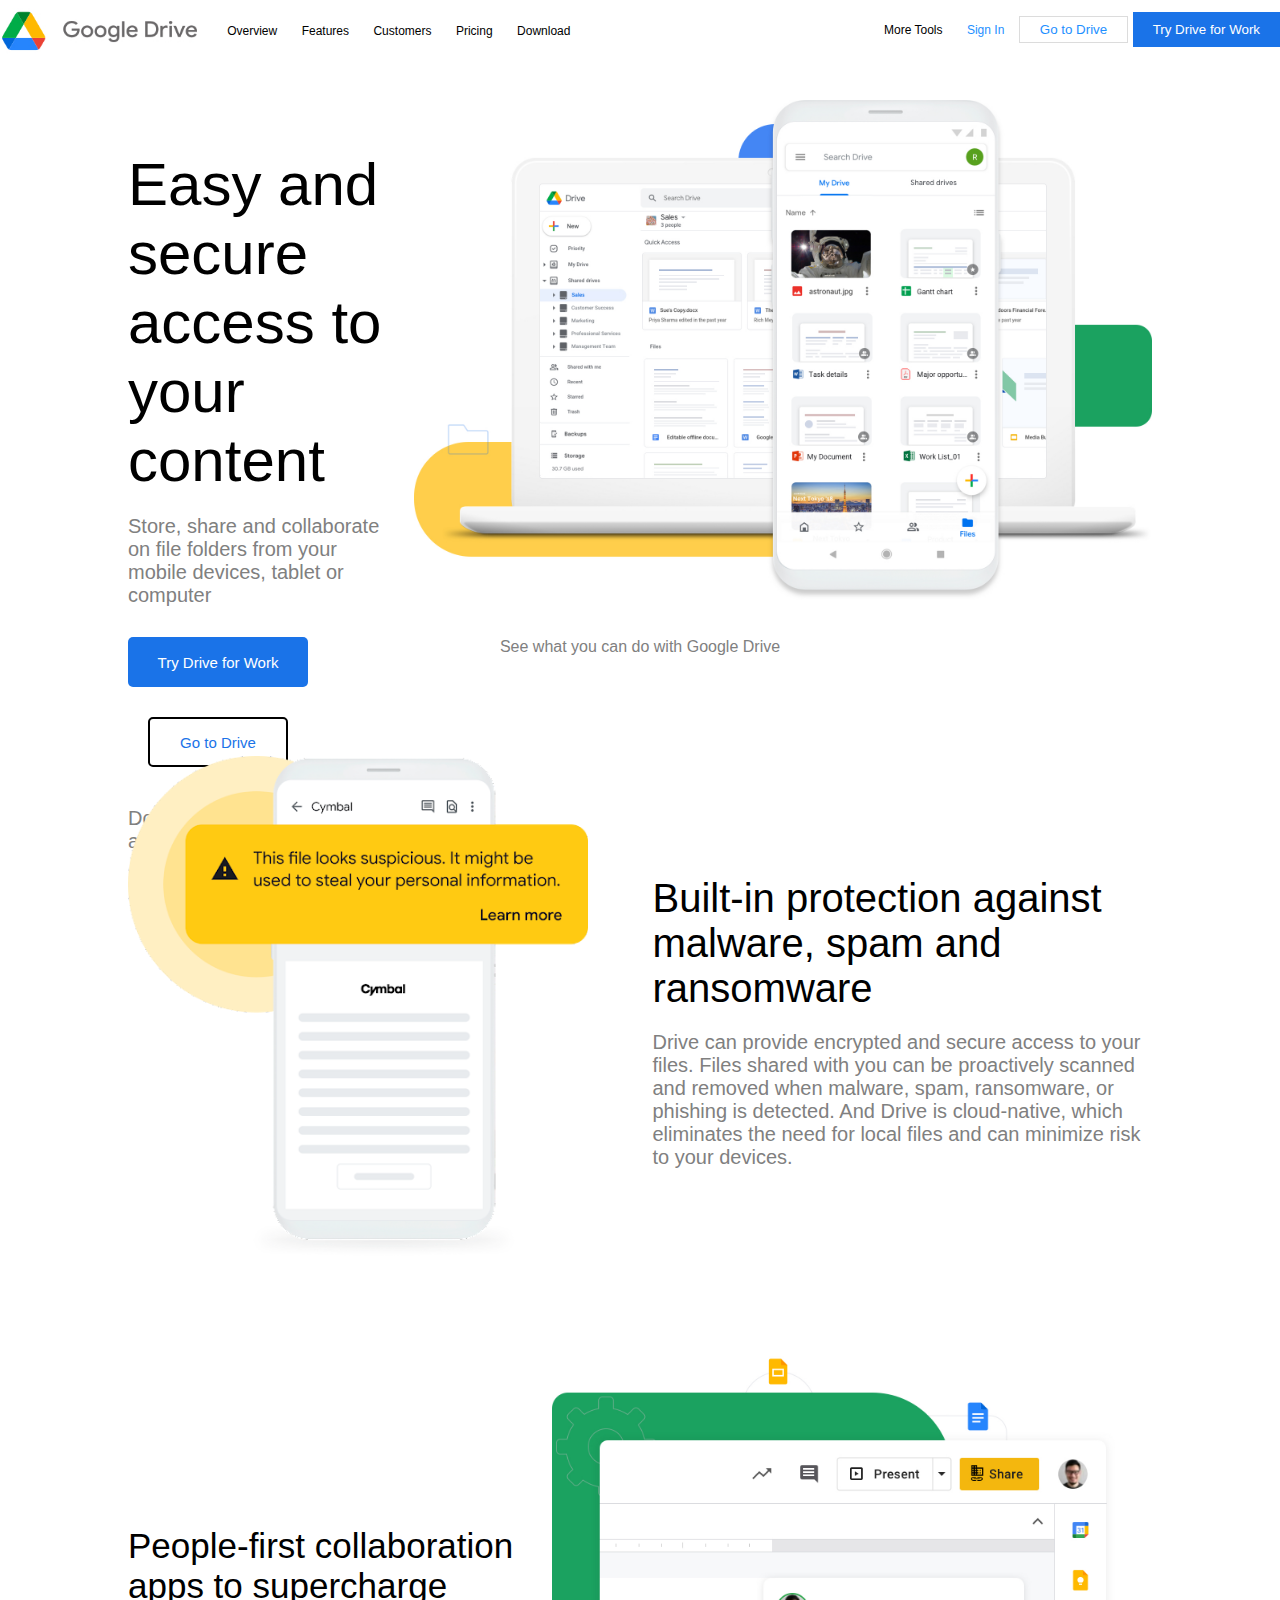
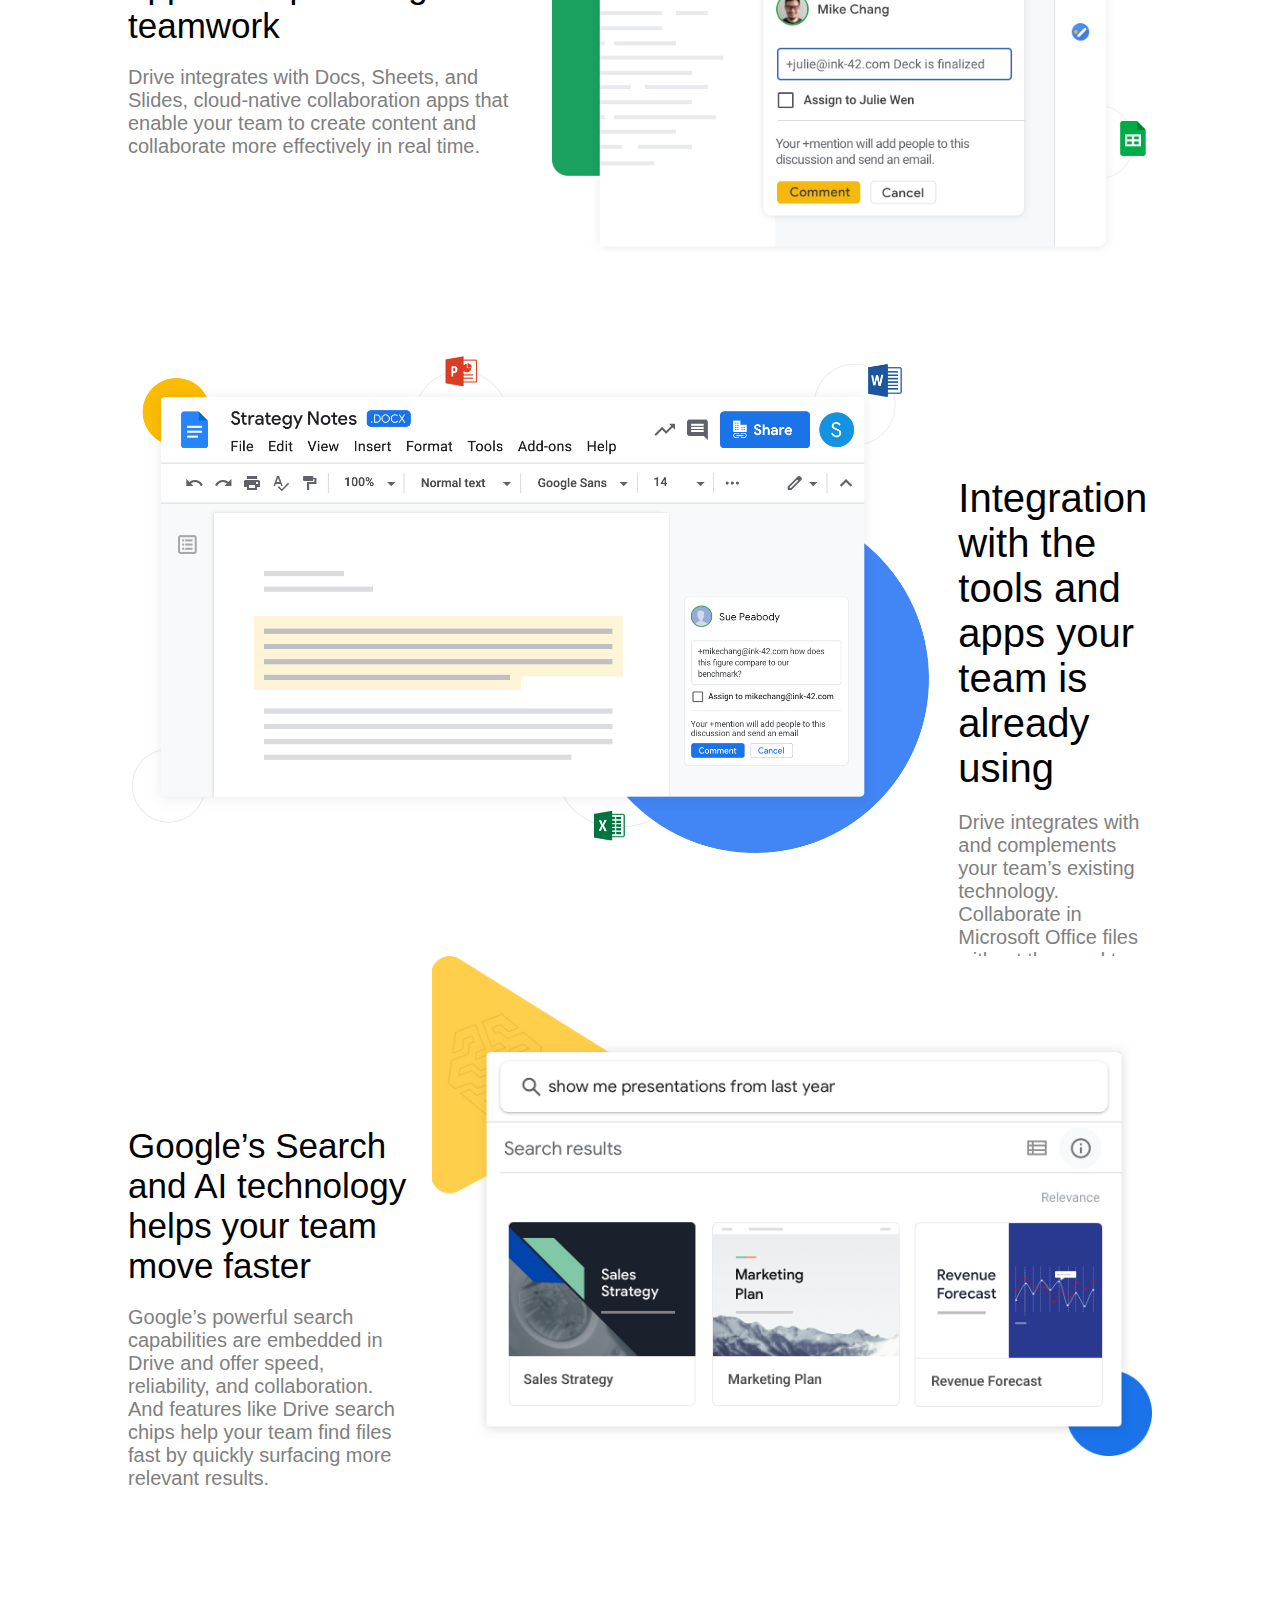
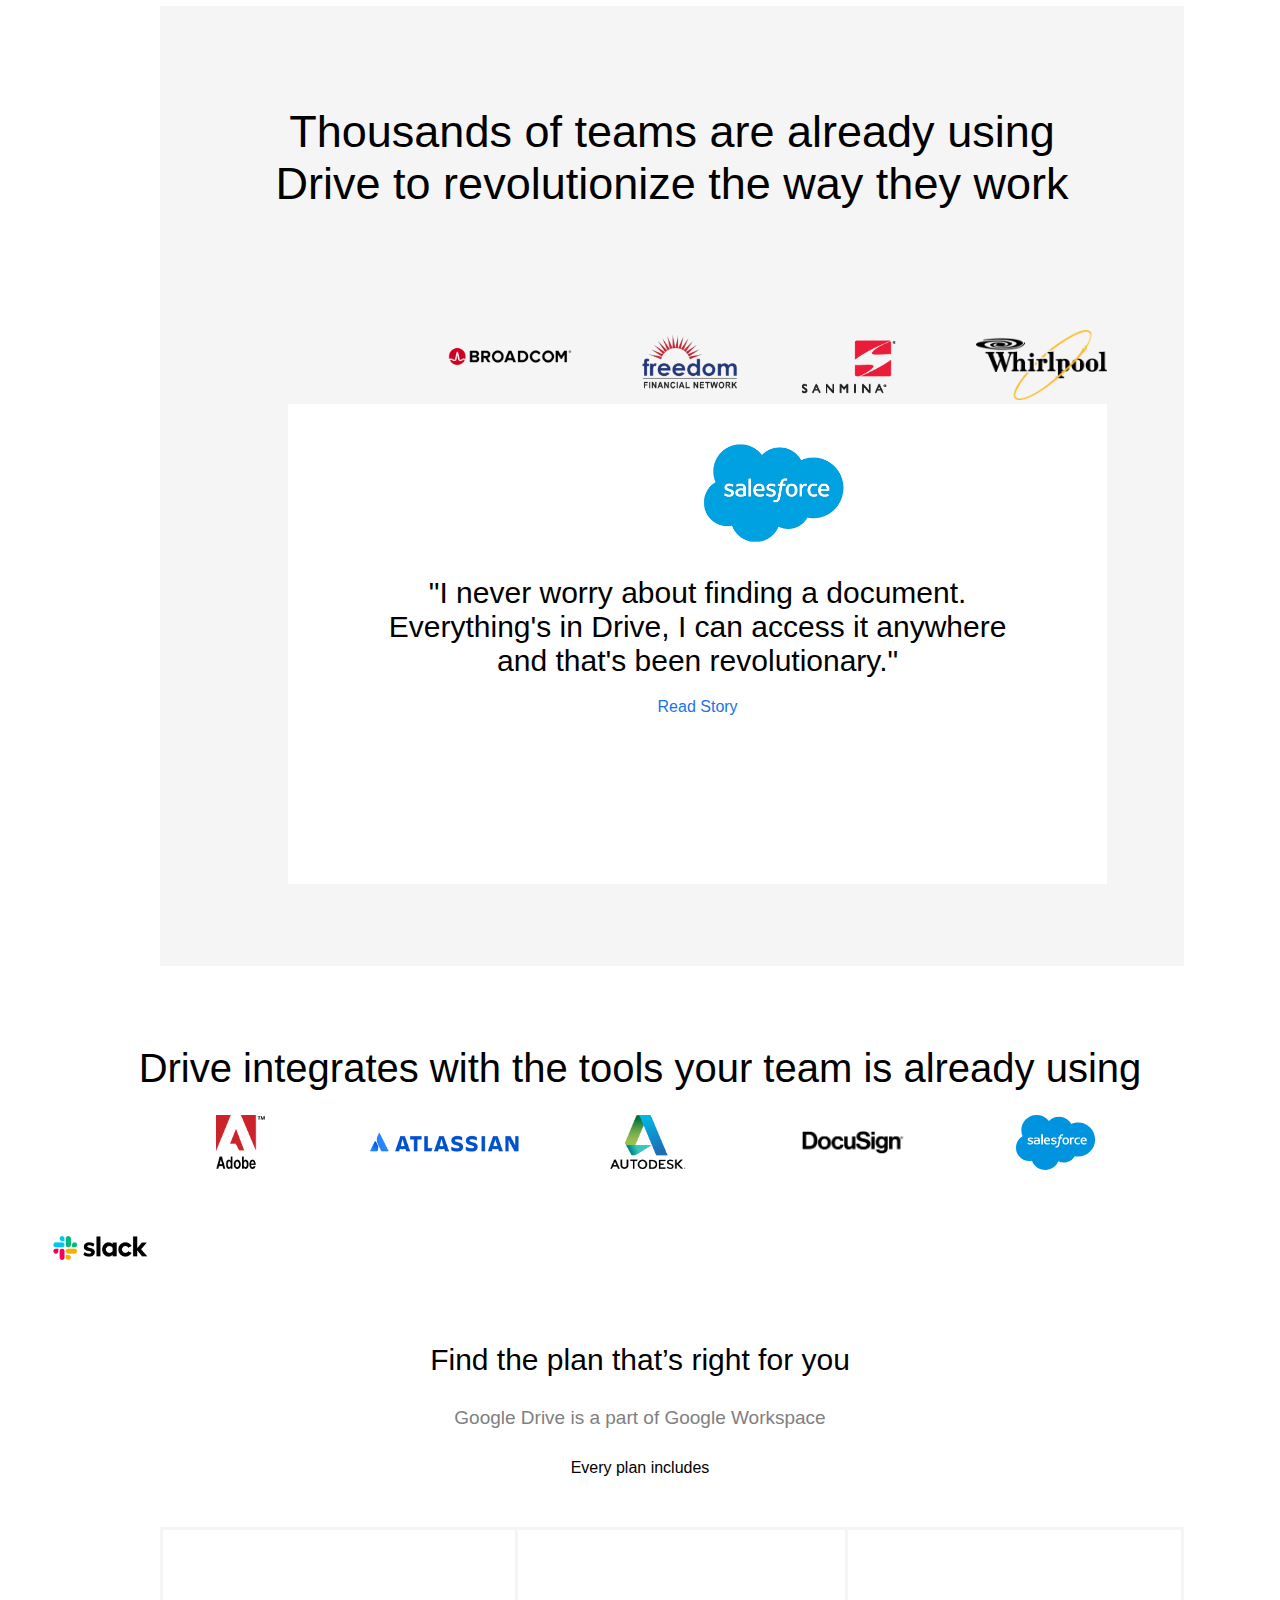
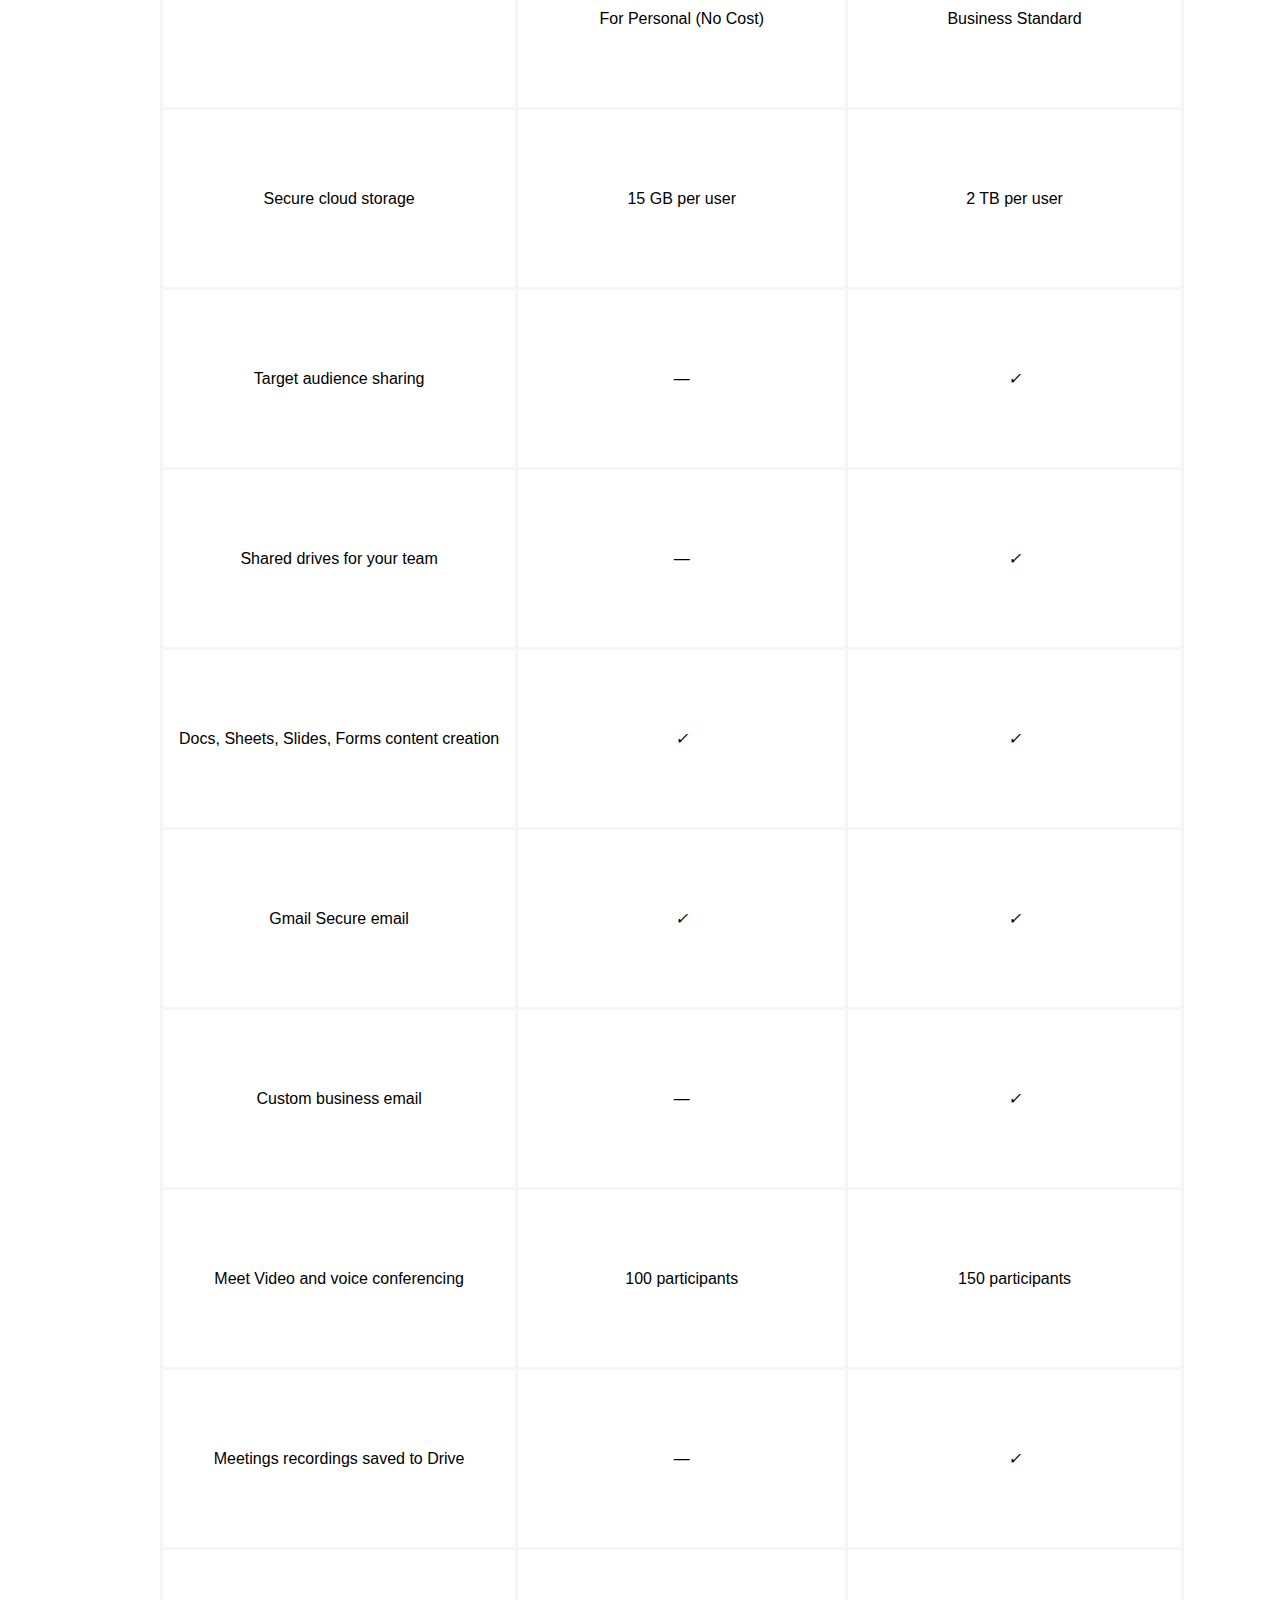
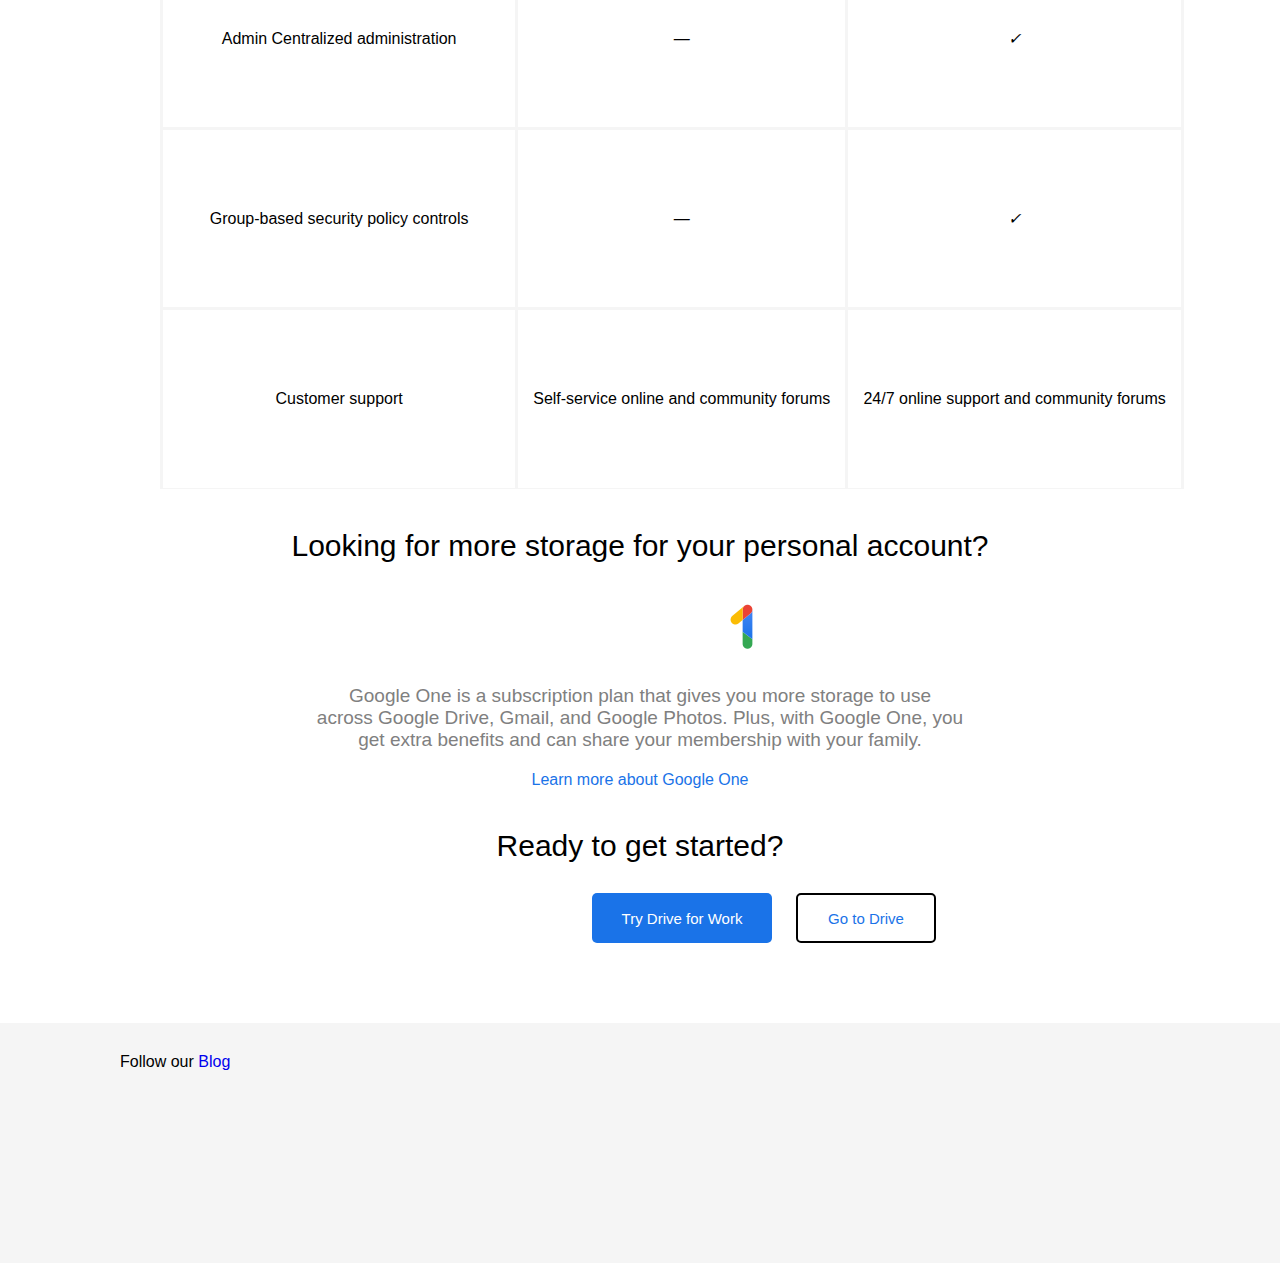
==== index.html @ 353d477f "all changes" ====
<!DOCTYPE html>
<html lang="en">

<head>
    <meta charset="UTF-8">
    <meta http-equiv="X-UA-Compatible" content="IE=edge">
    <meta name="viewport" content="width=device-width, initial-scale=1.0">
    <link rel="stylesheet" href="style.css">
    <title>Google Drive</title>
</head>

<body>
    <nav>
        <div class="navbar">
            <div class="col1">
                <div class="logo"><img src="images/small logo_Drive_01_2x.jpg">
                </div>
                <div class="menu1">
                    <a href="#overview">Overview</a>
                    <a href="#features">Features</a>
                    <a href="#customers">Customers</a>
                    <a href="#pricing">Pricing</a>
                    <a href="download.html">Download</a>

                </div>
            </div>
            <div class="col2">
                <a href="#">More Tools</a>
                <a class="signInBtn" href="#">Sign In</a>
                <button class="btn1"> Go to Drive</button>
                <button class="btn2">Try Drive for Work</button>
            </div>

        </div>
    </nav>


    <div class="overview-grid" id="overview">
        <div class="grid-part">
            <h1>Easy and secure access to your content </h1>
            <p> Store, share and collaborate on file folders from your mobile
                devices, tablet or computer</p>

            <button class="trybtn">Try Drive for Work</button>
            <button class="gobtn">Go to Drive</button>

            <div class="minitags">
                <p> Don't have an account?</p>
                <p class="signUpLink"><a href="#">Sign up at no cost</a></p>
            </div>

        </div>
        <div class="grid-part">
            <img src="images/banner.jpg">
        </div>
    </div><br>


    <div class="seeText">
        <p> See what you can do with Google Drive</p>
    </div>

    <div class="features-grid" id="features">

        <div class="grid-part">
            <img src="images/img1.png">
        </div>

        <div class="grid-part">
            <h2> Built-in protection against malware, spam and <br>ransomware
            </h2>
            <p> Drive can provide encrypted and secure access to your files.
                Files shared with you can be proactively scanned and removed
                when malware, spam, ransomware, or phishing is detected. And
                Drive is cloud-native, which eliminates the need for local files
                and can minimize risk to your devices.</p>

        </div>

    </div>

    <div class="people-grid">
        <div class="grid-part">
            <h2>People-first collaboration <br>apps to supercharge <br> teamwork
            </h2>
            <p> Drive integrates with Docs, Sheets, and Slides, cloud-native
                collaboration apps that enable your team to create content and
                collaborate more effectively in real time. </p>


        </div>
        <div class="grid-part">
            <img src="images/img2.jpg">
        </div>

    </div>

    <div class="features-grid">

        <div class="grid-part">
            <img src="images/img3.jpg">
        </div>

        <div class="grid-part">
            <h2> Integration with the tools and apps your team is already using
            </h2>
            <p> Drive integrates with and complements your team’s existing
                technology. Collaborate in Microsoft Office files without the
                need to convert file formats, and edit and store over 100
                additional file types, including PDFs, CAD files, images, and
                more.</p>

        </div>

    </div>

    <div class="people-grid">
        <div class="grid-part">
            <h2>Google’s Search and AI technology helps your team move faster
            </h2>
            <p> Google’s powerful search capabilities are embedded in Drive and
                offer speed, reliability, and collaboration. And features like
                Drive search chips help your team find files fast by quickly
                surfacing more relevant results. </p>


        </div>
        <div class="grid-part">
            <img src="images/img4.jpg">
        </div>

    </div>

    <div class="customers" id="customers">

        <div class="greyArea">
            <h1>Thousands of teams are already using <br> Drive to revolutionize
                the way they work</h1>
            <img src="images/broadcom.png" class="greyimg1">
            <img src="images/freedom2.png" class="greyimg">
            <img src="images/sanmina.png" class="greyimg">
            <img src="images/whirlpool1.png" class="greyimg">

            <div class="whiteArea">
                <img src="images/salesforce.png">
                <p class="salesforceText"> "I never worry about finding a
                    document.<br> Everything's in Drive, I can access it
                    anywhere<br> and that's been revolutionary."</p>
                <p class="readText">Read Story</p>

            </div>

        </div>
        <div>
            <p class="driveText">Drive integrates with the tools your team is
                already using</p>
        </div>
        <img src="images/Abobe_01.svg" class="driveimg">
        <img src="images/Atlassian_01.svg">
        <img src="images/Autodesk_01.svg">
        <img src="images/Docusign_01.svg">
        <img src="images/Salesforce_01.svg">
        <img src="images/slack_01.svg">

    </div>

    <div class="pricing" id="pricing">
        <p class="planText">Find the plan that’s right for you</p>
        <p class="partText">Google Drive is a part of Google Workspace</p>
        <p class="everyText">Every plan includes</p>

    </div>


    <table>
        <tr>
            <td></td>
            <td>For Personal (No Cost)</td>
            <td>Business Standard</td>
        </tr>
        <tr>
            <td>Secure cloud storage</td>
            <td>15 GB per user</td>
            <td>2 TB per user</td>
        </tr>
        <tr>
            <td>Target audience sharing</td>
            <td><i class="fa">&#8212;</i></td>
            <td><i class="fa"> &#x2713;</i></td>
        </tr>
        <tr>
            <td>Shared drives for your team</td>
            <td><i class="fa">&#8212;</i></td>
            <td><i class="fa"> &#x2713;</i></td>
        </tr>
        <tr>
            <td>
                <bold>Docs,</bold>
                <bold>Sheets,</bold>
                <bold>Slides,</bold>
                <bold>Forms</bold> content creation
            </td>
            <td><i class="fa"> &#x2713;</i></td>
            <td><i class="fa"> &#x2713;</i></td>
        </tr>
        <tr>
            <td>
                <bold>Gmail</bold> Secure email
            </td>
            <td><i class="fa"> &#x2713;</i></td>
            <td><i class="fa"> &#x2713;</i></td>
        </tr>
        <tr>
            <td>Custom business email</td>
            <td><i class="fa">&#8212;</i></td>
            <td><i class="fa"> &#x2713;</i></td>
        </tr>
        <tr>
            <td>
                <bold>Meet</bold> Video and voice conferencing
            </td>
            <td>100 participants</td>
            <td>150 participants</td>
        </tr>
        <tr>
            <td>Meetings recordings saved to Drive</td>
            <td><i class="fa">&#8212;</i></td>
            <td><i class="fa"> &#x2713;</i></td>
        </tr>
        <tr>
            <td>
                <bold>Admin</bold> Centralized administration
            </td>
            <td><i class="fa">&#8212;</i></td>
            <td><i class="fa"> &#x2713;</i></td>
        </tr>
        <tr>
            <td>Group-based security policy controls</td>
            <td><i class="fa">&#8212;</i></td>
            <td><i class="fa"> &#x2713;</i></td>
        </tr>
        <tr>
            <td>Customer support</td>
            <td>Self-service online and community forums</td>
            <td>24/7 online support and community forums</td>
        </tr>
    </table>
    <div class="looking">
        <p class="planText">Looking for more storage for your personal account?
        </p>
        <img src="images/logo_one_color_1x_web_48dp.png">

        <p class="partText">Google One is a subscription plan that gives you
            more storage to use<br> across Google Drive, Gmail, and Google
            Photos. Plus, with Google One, you<br> get extra benefits and can
            share your membership with your family.</p>

        <p class="readText">Learn more about Google One</p>
    </div>

    <div>
        <p class="planText">Ready to get started?</p>
        <button class="trybtn2">Try Drive for Work</button>
        <button class="gobtn2">Go to Drive</button>
    </div>

    <section class="footer">
        <p class="followText">Follow our <a href="#" class="blogtext">Blog</a>
        </p>
        <!-- <div class="nav-div">
            <div class="navbar1">
                <div class="col1">
                    <div class="logo"><img src="images/small logo_Drive_01_2x.jpg"></div>
                    <div class="menu1">
                        <a href="#">About Google</a>
                        <a href="#">Google products</a>
                        <a href="#">Privacy</a>
                        <a href="#">Terms</a>
                        
            
                    </div>
                    </div>
                    <div class="col2">
                        <a href="#">More Tools</a>
                        <a class="signInBtn" href="#">English</a>
                    </div>
    
            </div>
        </div> -->
    </section>

</body>

</html>
---- style.css ----
*{
    margin: 0;
}

nav{
    position: fixed; 
    background-color: white;
    width: 100%;
    top: 0px;
}

.navbar {
    display: flex;
    justify-content: space-between;
    align-items: center;
    font-family: Arial, Helvetica, sans-serif;
}

.col1{
    display: flex;
    align-items: center;
}

.logo{
    width: 30%;
    padding-top: 8px;
}

.logo img{
    width: 100%;
}

.menu1{margin-left: 20px;}

nav a{
    text-decoration: none;
    color: black;
    padding: 0px 10px;
    font-size: 12px;
}

nav a:hover {
    border-bottom: 2px solid dodgerblue;
    color: red;
}

.signInBtn{
    color: dodgerblue;
}

.btn1 {
    color: dodgerblue;
    background-color: white;
    padding: 5px 20px;
    border: 1px solid gainsboro;
    font-weight: 500;
}

.btn2{
    background-color: #1a73e8;
    color: white;
    border: none;
    font-weight: 500;
    padding: 10px 20px;

}

.overview-grid {
   margin: auto;
   grid-template-columns: 1fr 1fr;
   width: 80%;
   display: grid;
   grid-column-gap: 25px;
   margin-top: 100px;
   
   
}

.grid-part {
    height: 500px;
}

.grid-part h1{
    margin-top: 50px;
    font-family: Arial, Helvetica, sans-serif;
    font-size: 60px;
    font-weight: lighter;
    margin-bottom: 20px;
    
}

.grid-part p{
    font-size: 20px;
    font-weight: lighter;
    color: gray;
    font-family: Arial, Helvetica, sans-serif;
}

.grid-part img{
    height: 100%;
}

.trybtn {
    margin-top: 30px;
    background-color: #1a73e8;
    color: white;
    border: none;
    padding: 10px 15px;
    height: 50px;
    border-radius: 5px;
    width: 180px;
    font-size: 15px;


}

.trybtn:hover{
    background-color: blue;
    color: whitesmoke;
}

.gobtn{
    margin-top: 30px;
    background-color: white;
    color: #1a73e8;
    padding: 10px 15px;
    height: 50px;
    border-style: solid;
    border-radius: 5px;
    width: 140px;
    font-size: 15px;
    margin-left: 20px;
    margin-bottom: 40px;
}

.gobtn:hover{
    background-color: whitesmoke;
    color: #1a73e8;
    border-color: blue;

}
.signUpLink a{
    padding-left: 10px;
    text-decoration: none;
    color: #1a73e8;
}

.minitags{
    display: flex;
}

.seeText {
    margin-top: 20px;
    text-align: center;
    font-family: Arial, Helvetica, sans-serif;
    color: grey;
}

.features-grid {
    margin: auto;
    grid-template-columns: 1fr 1fr;
    width: 80%;
    display: grid;
    grid-column-gap: 25px;
    margin-top: 100px;
    
    
 }

.features-grid h2 {
    margin-top: 120px;
    font-family: Arial, Helvetica, sans-serif;
    font-size: 40px;
    font-weight: lighter;
    margin-bottom: 20px;
}

.people-grid {
    margin: auto;
    grid-template-columns: 1fr 1fr;
    width: 80%;
    display: grid;
    grid-column-gap: 25px;
    margin-top: 100px;
    
    
 }

 .people-grid h2 {
    margin-top: 170px;
    font-family: Arial, Helvetica, sans-serif;
    font-size: 35px;
    font-weight: lighter;
    margin-bottom: 20px;
}

.greyArea {
   margin-top: 150px;
   background-color: whitesmoke;
   width: 80%;
   height: 60rem;
   margin-left: 10rem;
}

.greyArea h1 {
    font-family: Arial, Helvetica, sans-serif;
    font-weight: lighter;
    font-size: 45px;
    text-align: center;
    padding-top: 40px;
    padding: 100px;
}

.greyimg {
    height: 70px;
    margin-left: 3rem;
    
}
.greyimg1 {
    height: 90px;
    margin-left: 18rem;
}

.whiteArea {
    background-color: white;
    width: 80%;
    height: 30rem;
    margin-left: 8rem;

}

.whiteArea img{
    margin-left: 26rem;
    width: 140px;
    margin-top: 40px;
}

.salesforceText {
   text-align: center;
   font-family: Arial, Helvetica, sans-serif;
   font-size: 30px;
   margin-top: 30px;
}

.readText {
    text-align: center;
    font-family: Arial, Helvetica, sans-serif;
    color: #1a73e8;
    margin-top: 20px;
}

.driveText {
    font-family: Arial, Helvetica, sans-serif;
    text-align: center;
    font-size: 40px;
    font-weight: lighter;
    margin-top: 80px;
}

.driveimg {
    margin-left: 140px;
}

.planText {
    font-family: Arial, Helvetica, sans-serif;
    text-align: center;
    font-size: 30px;
    margin-top: 40px;
}

.partText {
    font-family: Arial, Helvetica, sans-serif;
    text-align: center;
    font-size: 19px;
    color: gray;
    margin-top: 30px;
    justify-content: center;
}

.everyText {
    font-family: Arial, Helvetica, sans-serif;
    text-align: center;
    font-size: 16px;
    margin-top: 30px;
}

.looking img{
    margin-left: 45rem;
    margin-top: 40px; 
}

.trybtn2 {
    margin-top: 30px;
    background-color: #1a73e8;
    color: white;
    border: none;
    margin-left: 37rem;
    height: 50px;
    border-radius: 5px;
    width: 180px;
    font-size: 15px;


}

.gobtn2{
    margin-top: 30px;
    background-color: white;
    color: #1a73e8;
    padding: 10px 15px;
    height: 50px;
    border-style: solid;
    border-radius: 5px;
    width: 140px;
    font-size: 15px;
    margin-left: 20px;
    margin-bottom: 40px;
}


.trybtn3 {
    margin-top: 30px;
    background-color: #1a73e8;
    color: white;
    border: none;
    padding: 10px 15px;
    height: 50px;
    border-radius: 5px;
    width: 250px;
    font-size: 15px;


}

.trybtn3:hover{
    background-color: blue;
    color: whitesmoke;
}

.expText {
    margin-top: 150px;
    font-family: Arial, Helvetica, sans-serif;
    font-size: 50px;
    font-weight: lighter;
    margin-bottom: 20px;
    text-align: center;
}

.trybtn4 {
    margin-top: 30px;
    background-color: black;
    color: white;
    border: none;
    padding: 10px 15px;
    height: 50px;
    border-radius: 5px;
    width: 180px;
    font-size: 15px;
    margin-left: 35rem;


}

.gobtn4{
    margin-top: 30px;
    background-color: black;
    color: white;
    padding: 10px 15px;
    height: 50px;
    border-style: solid;
    border-radius: 5px;
    width: 180px;
    font-size: 15px;
    margin-left: 20px;
    margin-bottom: 40px;
}

.readText2 {
    text-align: center;
    font-family: Arial, Helvetica, sans-serif;
    color: #1a73e8;
    
}

.followText {
    padding-top: 30px;
    font-family: Arial, Helvetica, sans-serif;
}

table, tr{
    width: 80%;
    height: 20vh;
    margin-top: 50px;
    margin-left: 10rem;
    border-bottom: 1px;
    border-color: whitesmoke;
    border-style: solid;
    border-collapse: collapse;
    font-family: Arial, Helvetica, sans-serif;
    font-weight: lighter;
    text-align: center;
    empty-cells: hide;
}
 td{
    border-bottom: 1px;
    border-color: whitesmoke;
    border-style: solid;
    border-collapse: collapse;
    empty-cells: hide;
   
}

.footer{
    background-color: whitesmoke;
    width: 100%;
    height: 15rem;
}

.followText {
    margin-top: 40px;
    font-family: Arial, Helvetica, sans-serif;
    margin-left: 120px;
}
.blogtext {
    text-decoration: none;
    font-family: Arial, Helvetica, sans-serif;
}


.nav-div{
    position: fixed; 
    background-color: white;
    width: 100%;
    top: 0px;
}

.navbar1 {
    display: flex;
    justify-content: space-between;
    align-items: center;
    font-family: Arial, Helvetica, sans-serif;
}

.navbar1 a{
    text-decoration: none;
    color: grey;
    padding: 0px 10px;
    font-size: 12px;
}
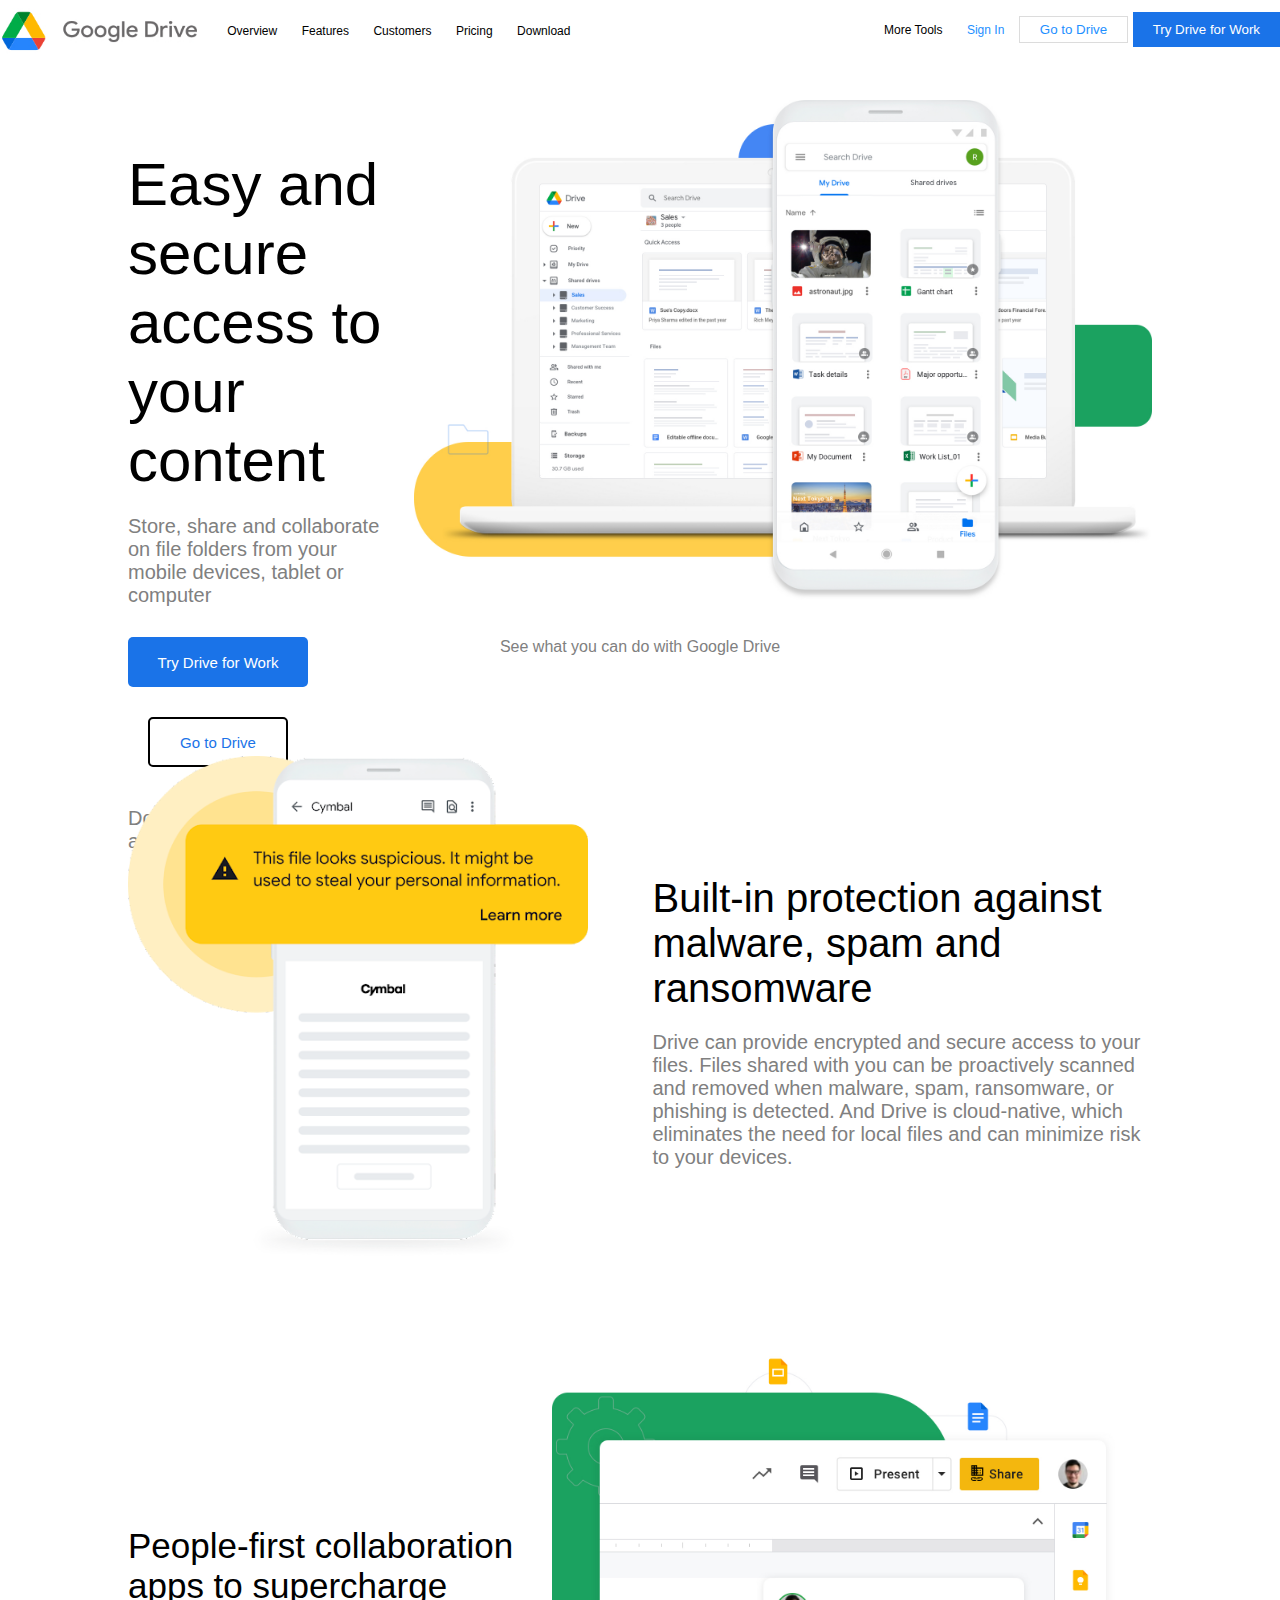
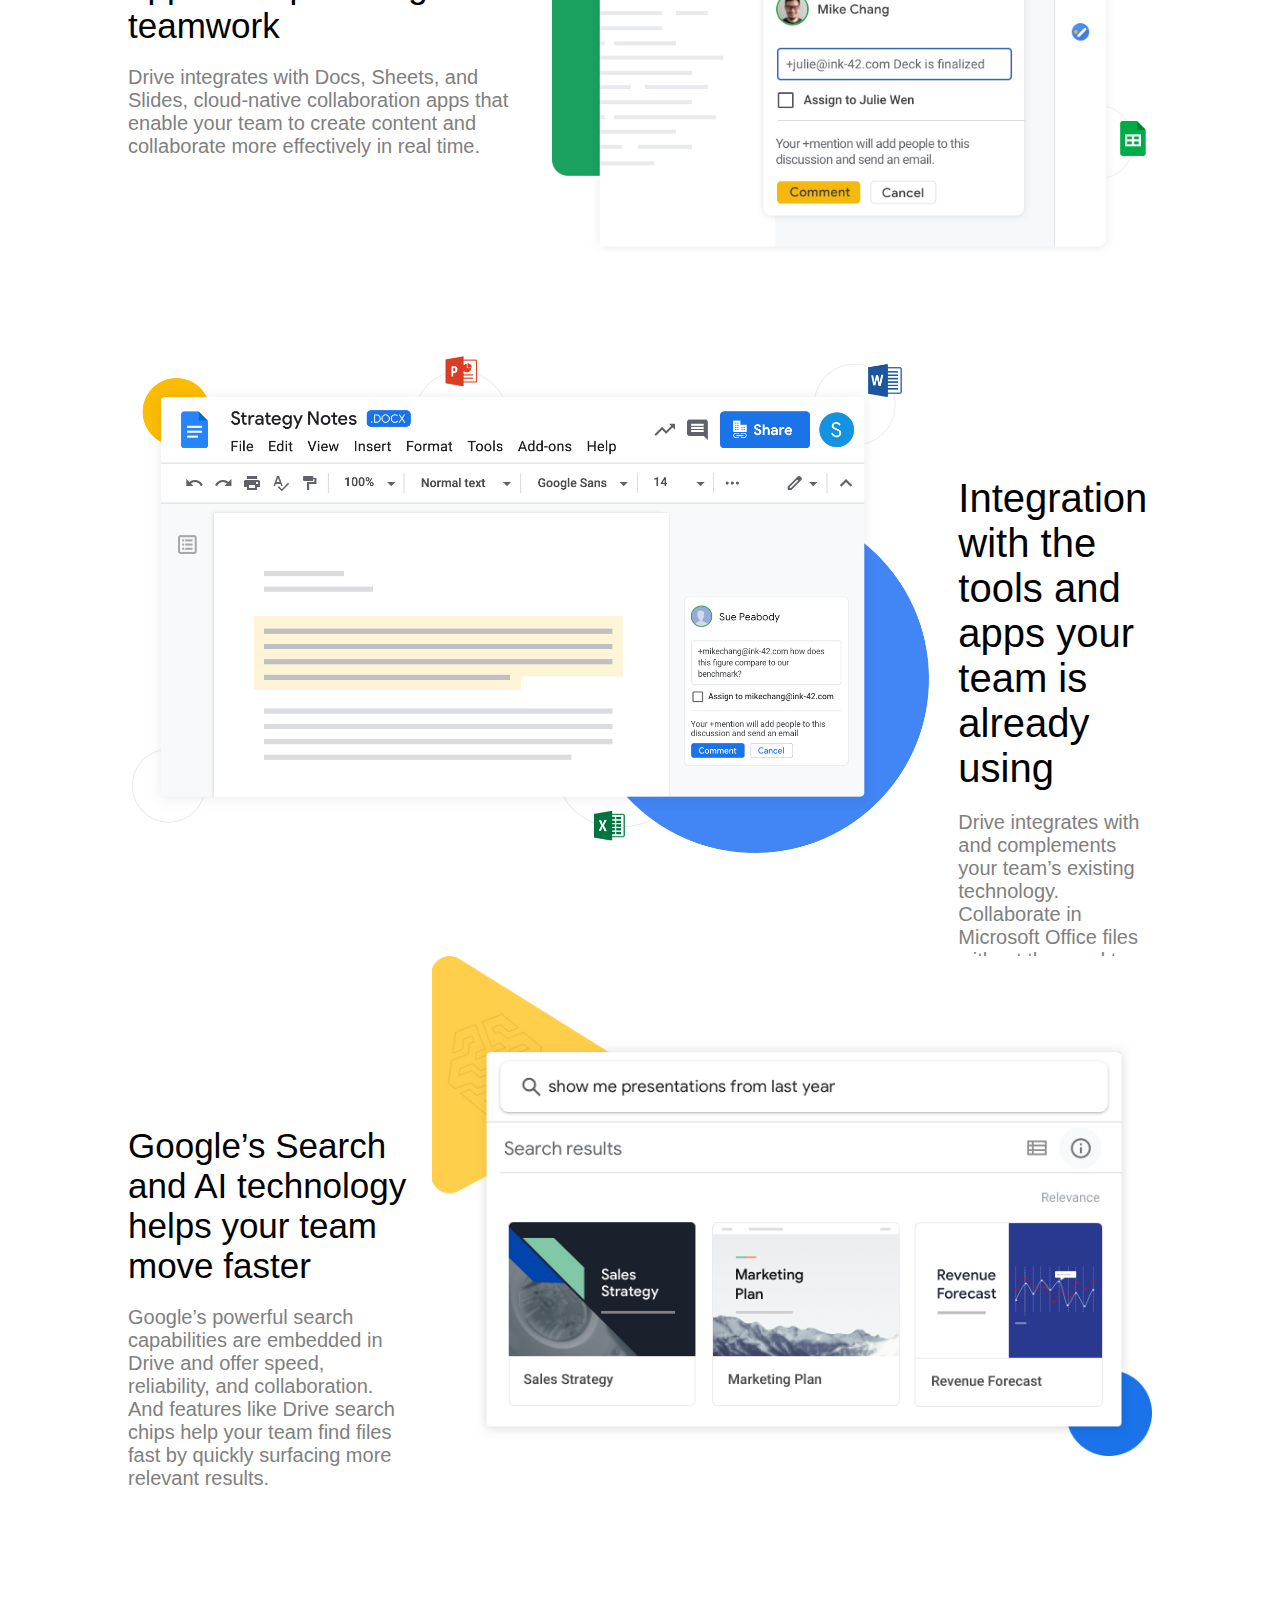
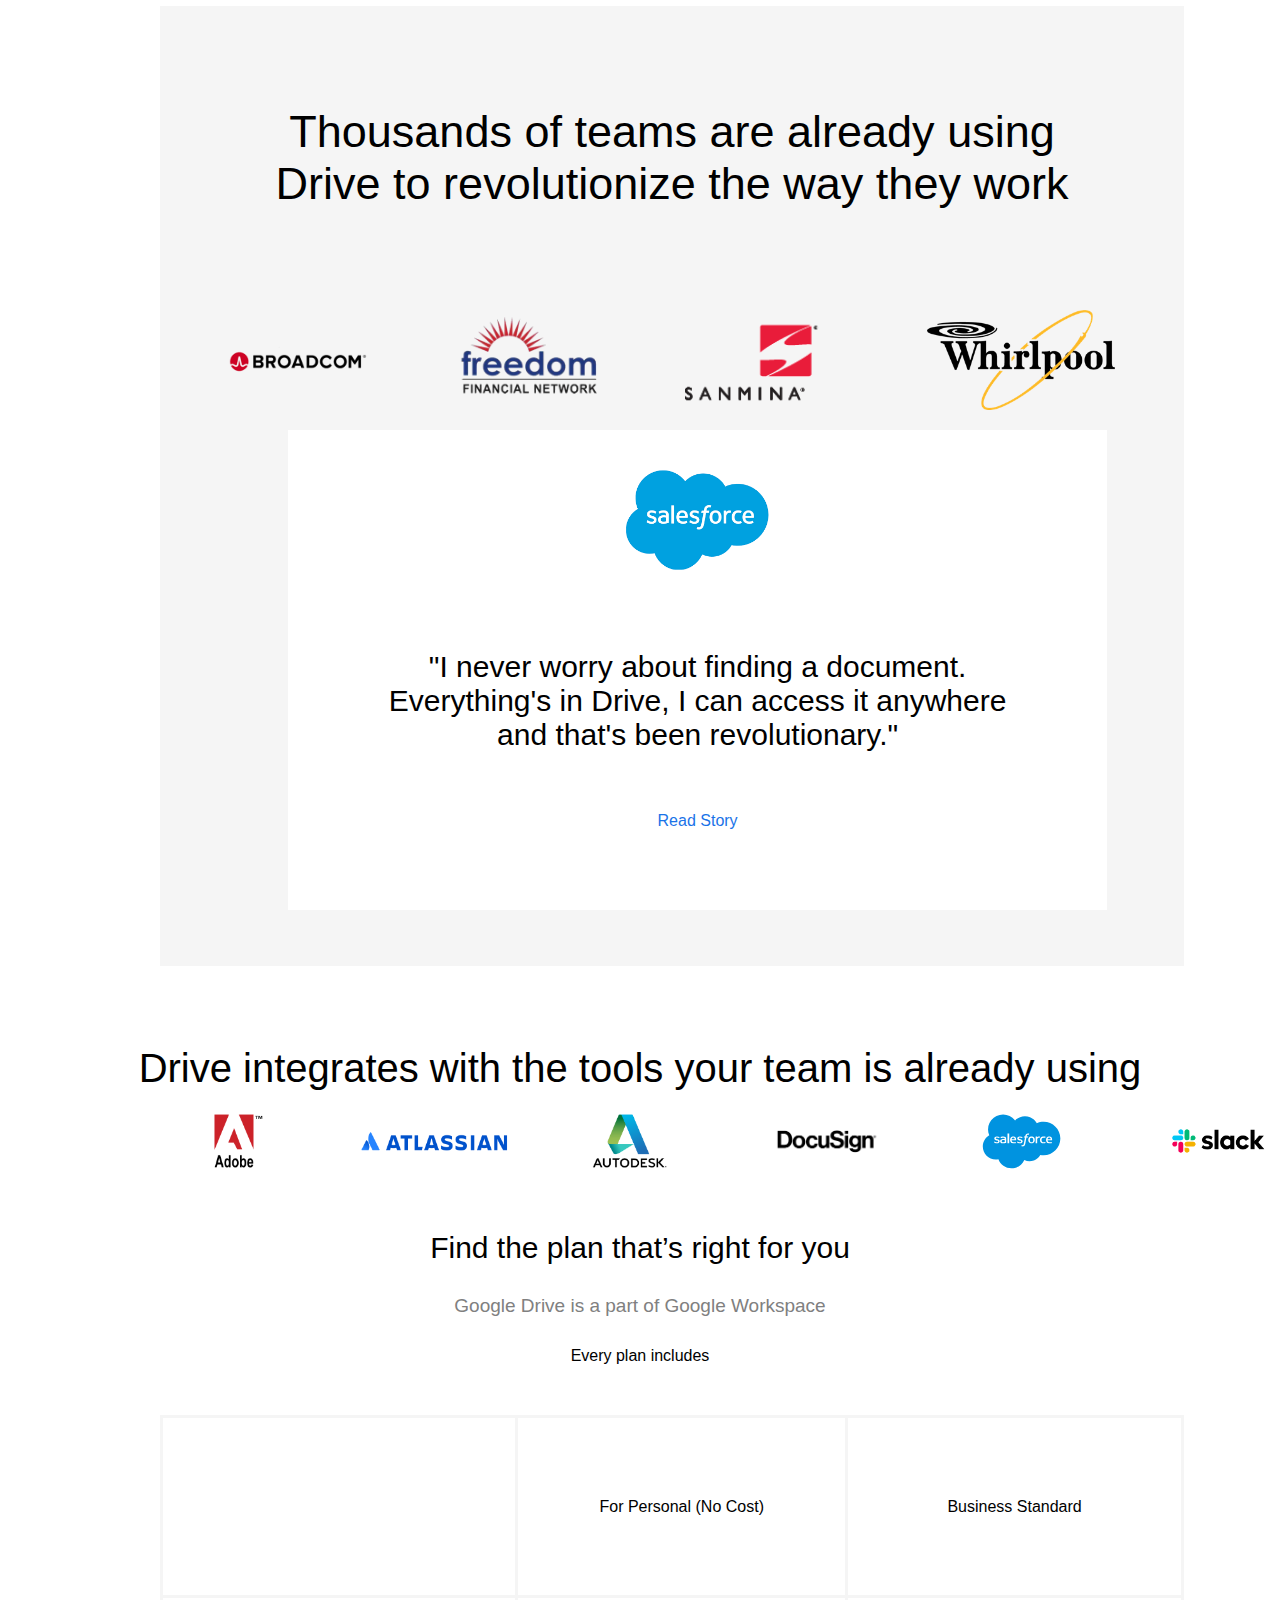
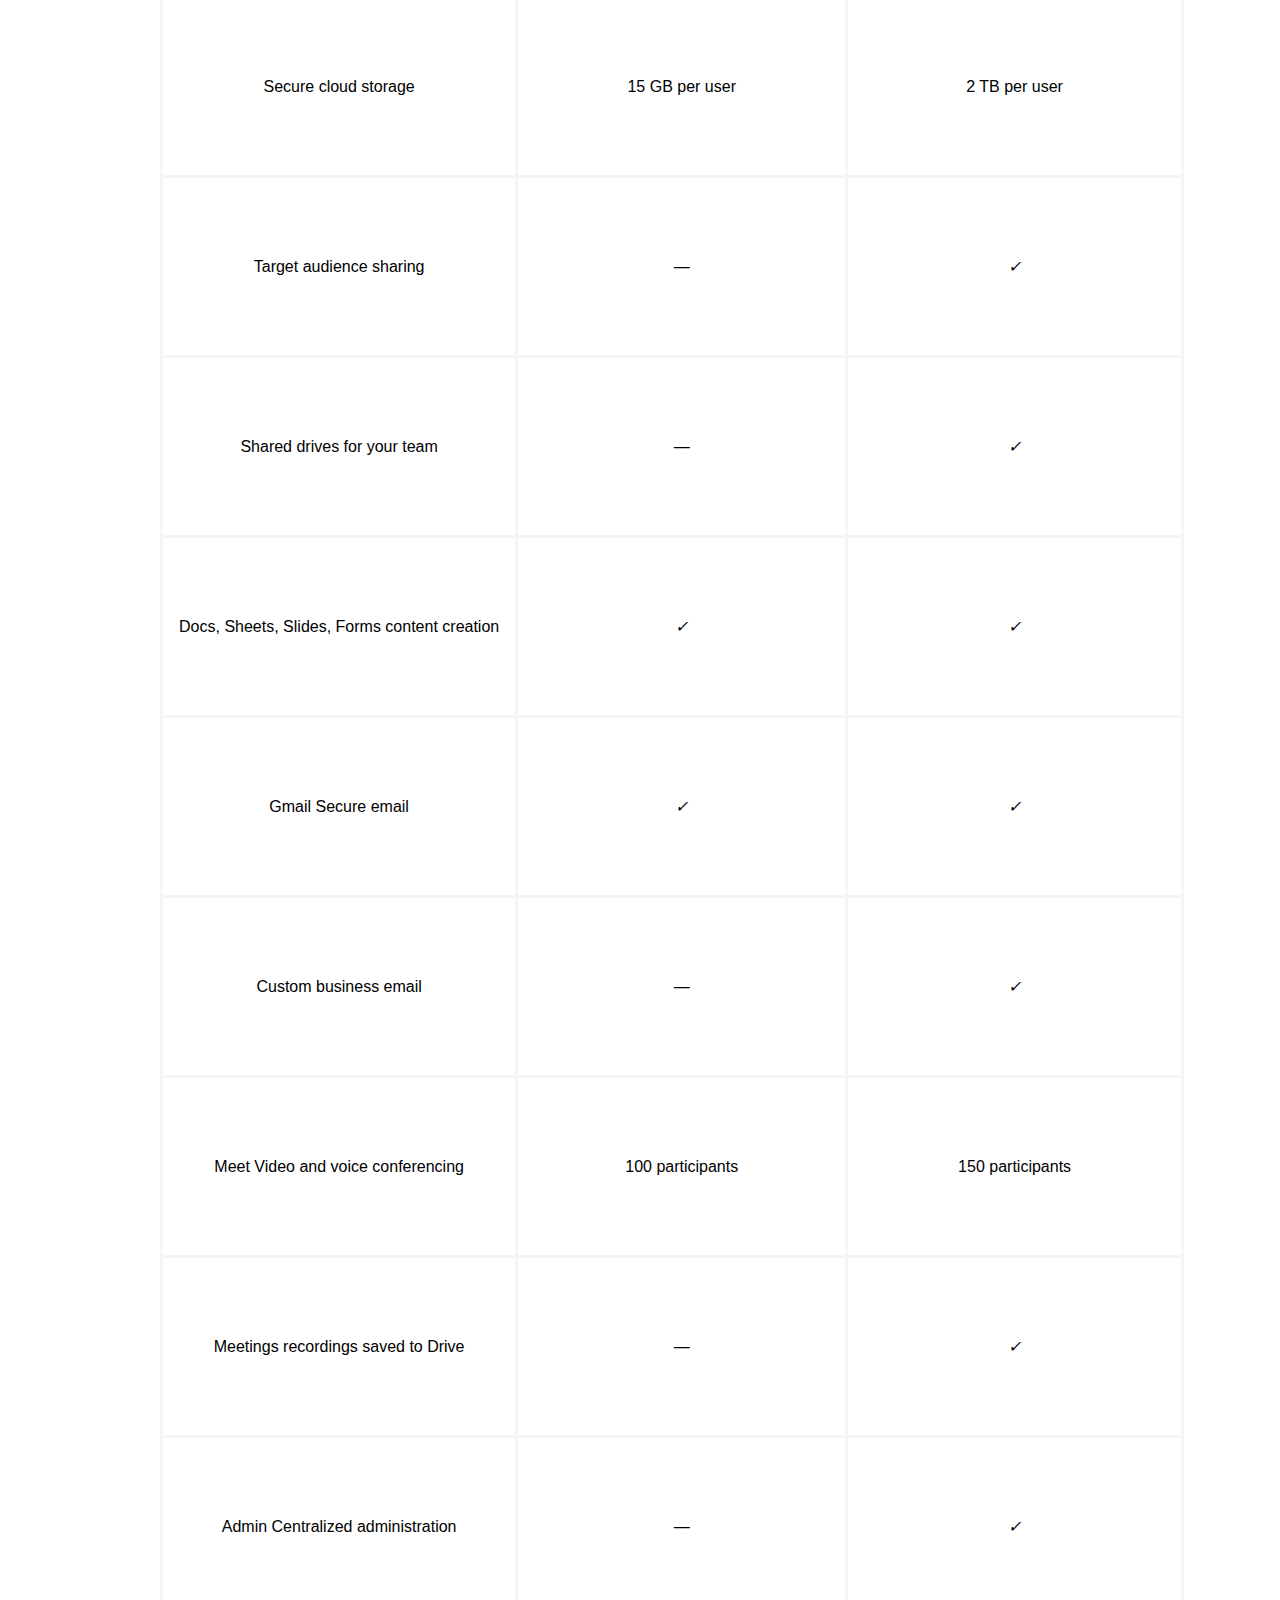
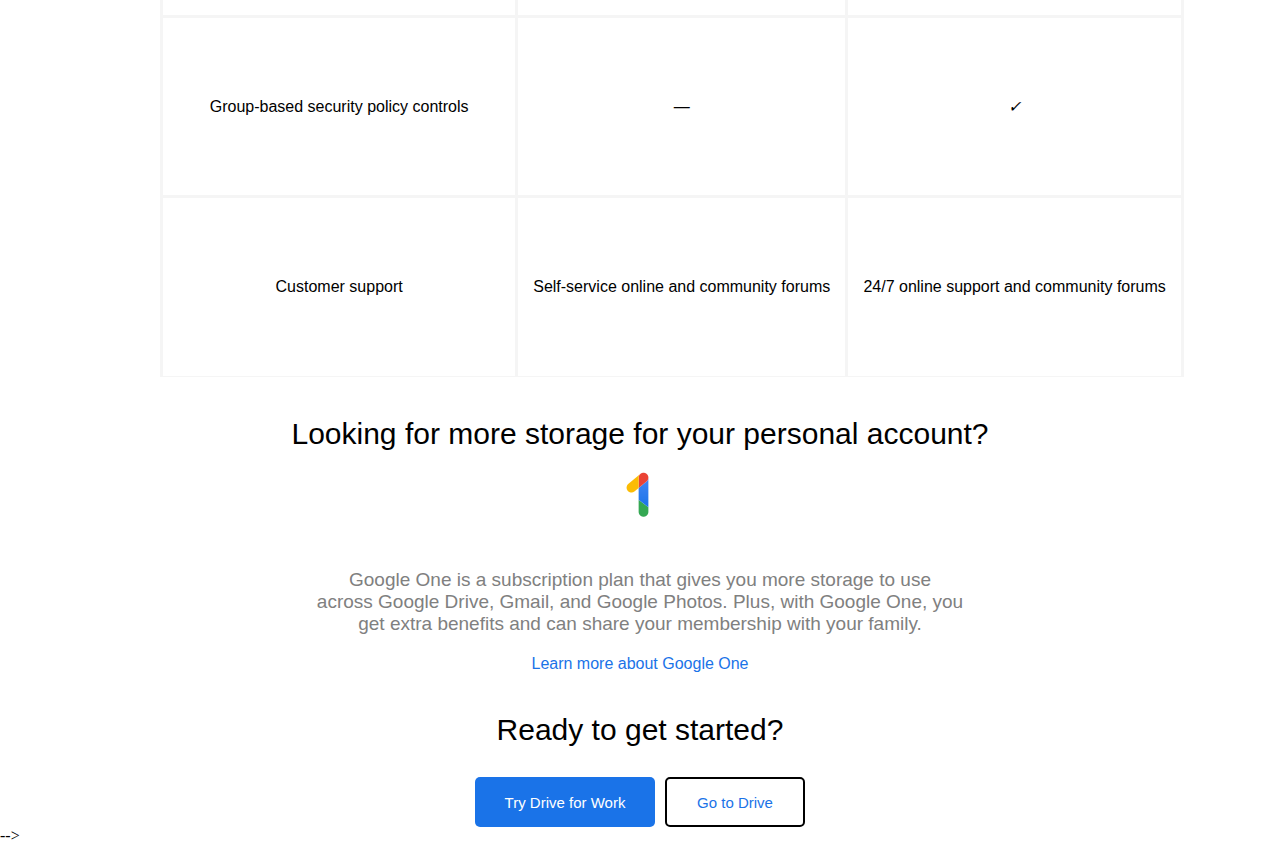
==== commit 44ab043d: "new changes" ====
--- a/index.html
+++ b/index.html
@@ -136,13 +136,17 @@
         <div class="greyArea">
             <h1>Thousands of teams are already using <br> Drive to revolutionize
                 the way they work</h1>
-            <img src="images/broadcom.png" class="greyimg1">
-            <img src="images/freedom2.png" class="greyimg">
-            <img src="images/sanmina.png" class="greyimg">
-            <img src="images/whirlpool1.png" class="greyimg">
-
+           <div class="img-box">
+            <img src="images/broadcom.png">
+            <img src="images/freedom2.png">
+            <img src="images/sanmina.png">
+            <img src="images/whirlpool1.png">
+
+           </div>
             <div class="whiteArea">
-                <img src="images/salesforce.png">
+                <div class="sale-img">
+                    <img src="images/salesforce.png">
+                </div>
                 <p class="salesforceText"> "I never worry about finding a
                     document.<br> Everything's in Drive, I can access it
                     anywhere<br> and that's been revolutionary."</p>
@@ -155,12 +159,14 @@
             <p class="driveText">Drive integrates with the tools your team is
                 already using</p>
         </div>
+       <div class="img-box">
         <img src="images/Abobe_01.svg" class="driveimg">
         <img src="images/Atlassian_01.svg">
         <img src="images/Autodesk_01.svg">
         <img src="images/Docusign_01.svg">
         <img src="images/Salesforce_01.svg">
         <img src="images/slack_01.svg">
+       </div>
 
     </div>
 
@@ -248,7 +254,9 @@
     <div class="looking">
         <p class="planText">Looking for more storage for your personal account?
         </p>
-        <img src="images/logo_one_color_1x_web_48dp.png">
+        <div class="one-img">
+            <img src="images/logo_one_color_1x_web_48dp.png">
+        </div>
 
         <p class="partText">Google One is a subscription plan that gives you
             more storage to use<br> across Google Drive, Gmail, and Google
@@ -258,13 +266,15 @@
         <p class="readText">Learn more about Google One</p>
     </div>
 
-    <div>
+    <div class="ready-section">
         <p class="planText">Ready to get started?</p>
-        <button class="trybtn2">Try Drive for Work</button>
+        <div class="lastbtn">
+            <button class="trybtn2">Try Drive for Work</button>
         <button class="gobtn2">Go to Drive</button>
-    </div>
-
-    <section class="footer">
+        </div>
+    </div>
+
+    <!-- <section class="footer">
         <p class="followText">Follow our <a href="#" class="blogtext">Blog</a>
         </p>
         <!-- <div class="nav-div">
@@ -287,7 +297,7 @@
     
             </div>
         </div> -->
-    </section>
+    </section> -->
 
 </body>
 
--- a/style.css
+++ b/style.css
@@ -200,6 +200,8 @@
    width: 80%;
    height: 60rem;
    margin-left: 10rem;
+   display: block;
+   justify-content: center;
 }
 
 .greyArea h1 {
@@ -211,35 +213,43 @@
     padding: 100px;
 }
 
-.greyimg {
-    height: 70px;
-    margin-left: 3rem;
-    
-}
-.greyimg1 {
-    height: 90px;
-    margin-left: 18rem;
-}
+.img-box{
+    display: flex;
+    justify-content: center;
+    justify-content: space-evenly;    
+    margin-bottom: 20px;
+}
+
+.img-box img {
+    height: 100px;
+}
+
 
 .whiteArea {
     background-color: white;
     width: 80%;
     height: 30rem;
     margin-left: 8rem;
-
-}
-
-.whiteArea img{
-    margin-left: 26rem;
-    width: 140px;
-    margin-top: 40px;
+    display: block;
+    justify-content: center;
+
+}
+
+.sale-img{
+    display: flex;
+    justify-content: center;
+    padding: 40px;
+}
+
+.sale-img img{
+    height: 100px;
 }
 
 .salesforceText {
    text-align: center;
    font-family: Arial, Helvetica, sans-serif;
    font-size: 30px;
-   margin-top: 30px;
+   padding: 40px;
 }
 
 .readText {
@@ -284,9 +294,25 @@
     margin-top: 30px;
 }
 
-.looking img{
-    margin-left: 45rem;
-    margin-top: 40px; 
+.looking{
+    display: block;
+    justify-content: center;
+}
+
+.one-img{
+    display: flex;
+    justify-content: center;
+    padding: 20px;
+}
+
+.ready-section{
+    display: block;
+    justify-content: center;
+}
+
+.lastbtn{
+    display: flex;
+    justify-content: center;
 }
 
 .trybtn2 {
@@ -294,13 +320,12 @@
     background-color: #1a73e8;
     color: white;
     border: none;
-    margin-left: 37rem;
+    /* margin-left: 37rem; */
     height: 50px;
     border-radius: 5px;
     width: 180px;
     font-size: 15px;
-
-
+    margin-right: 10px;
 }
 
 .gobtn2{
@@ -313,8 +338,8 @@
     border-radius: 5px;
     width: 140px;
     font-size: 15px;
-    margin-left: 20px;
-    margin-bottom: 40px;
+    /* margin-left: 20px;
+    margin-bottom: 40px; */
 }
 
 
